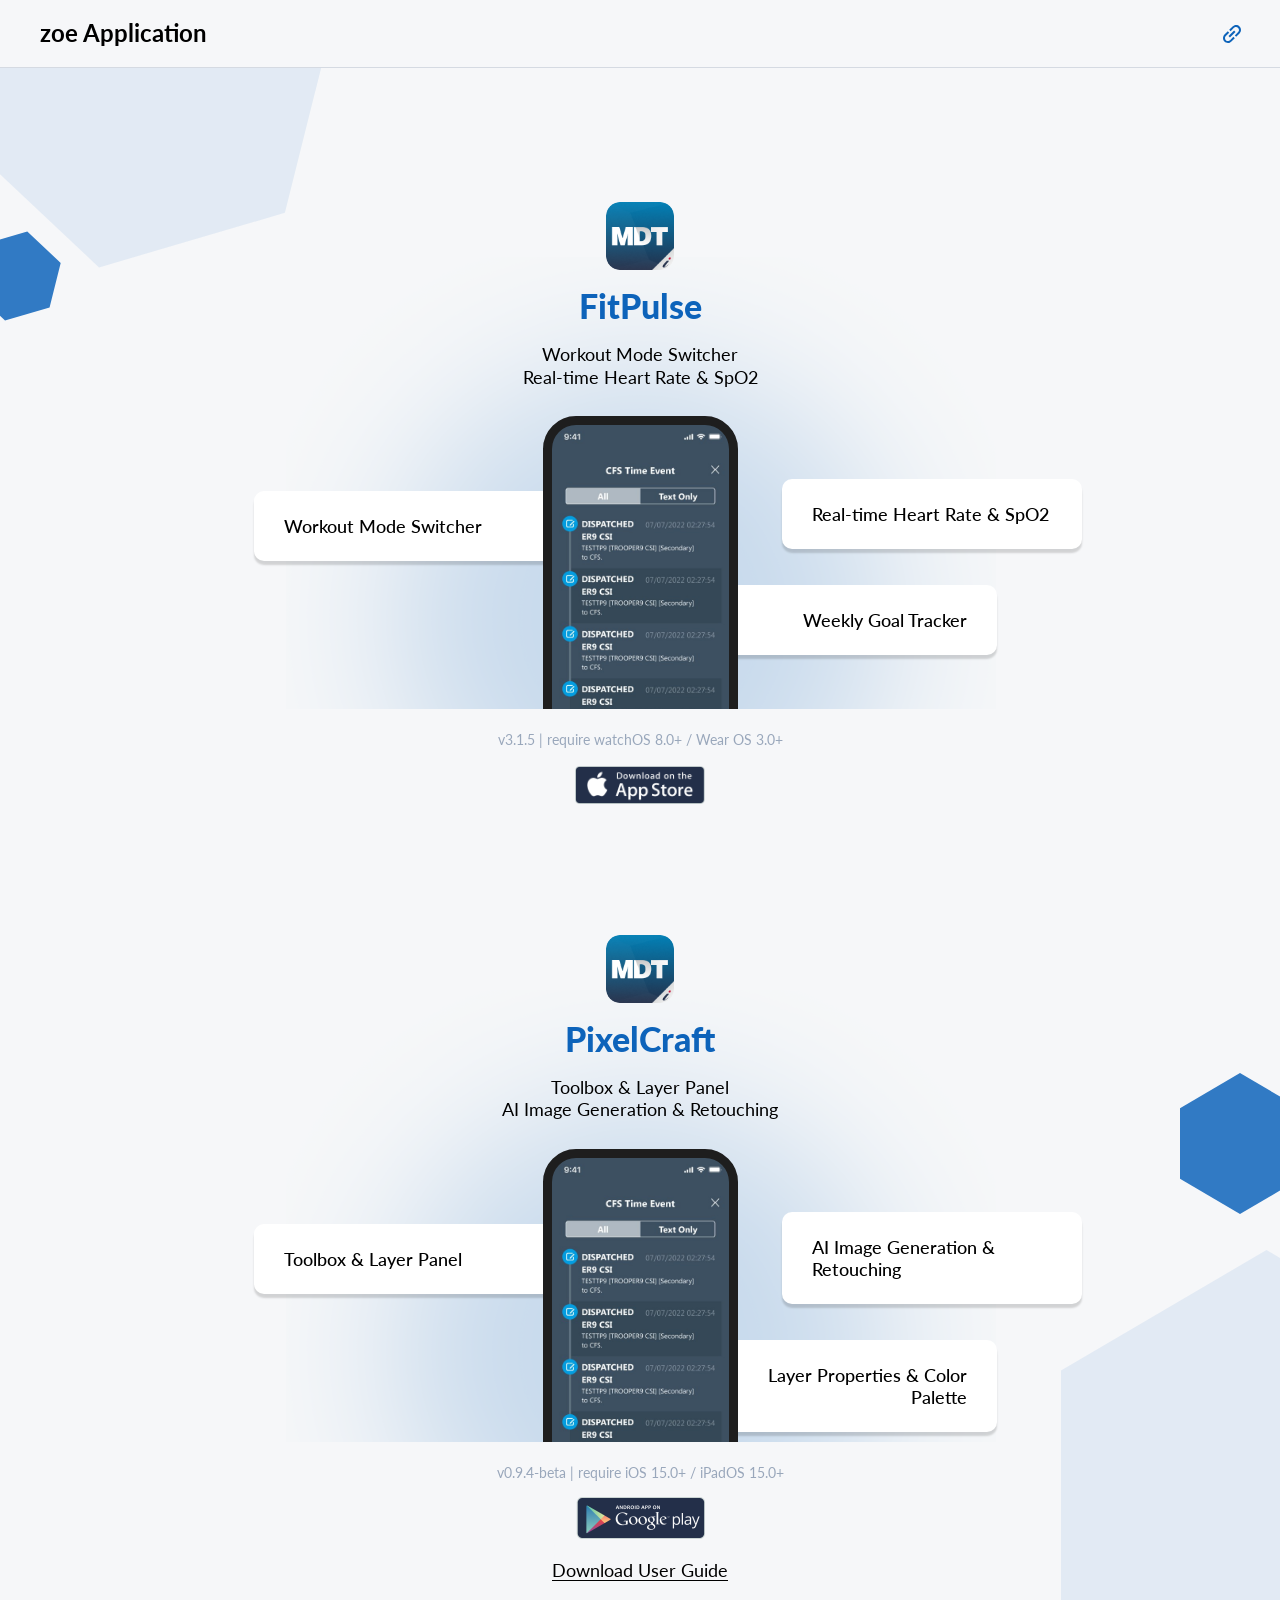
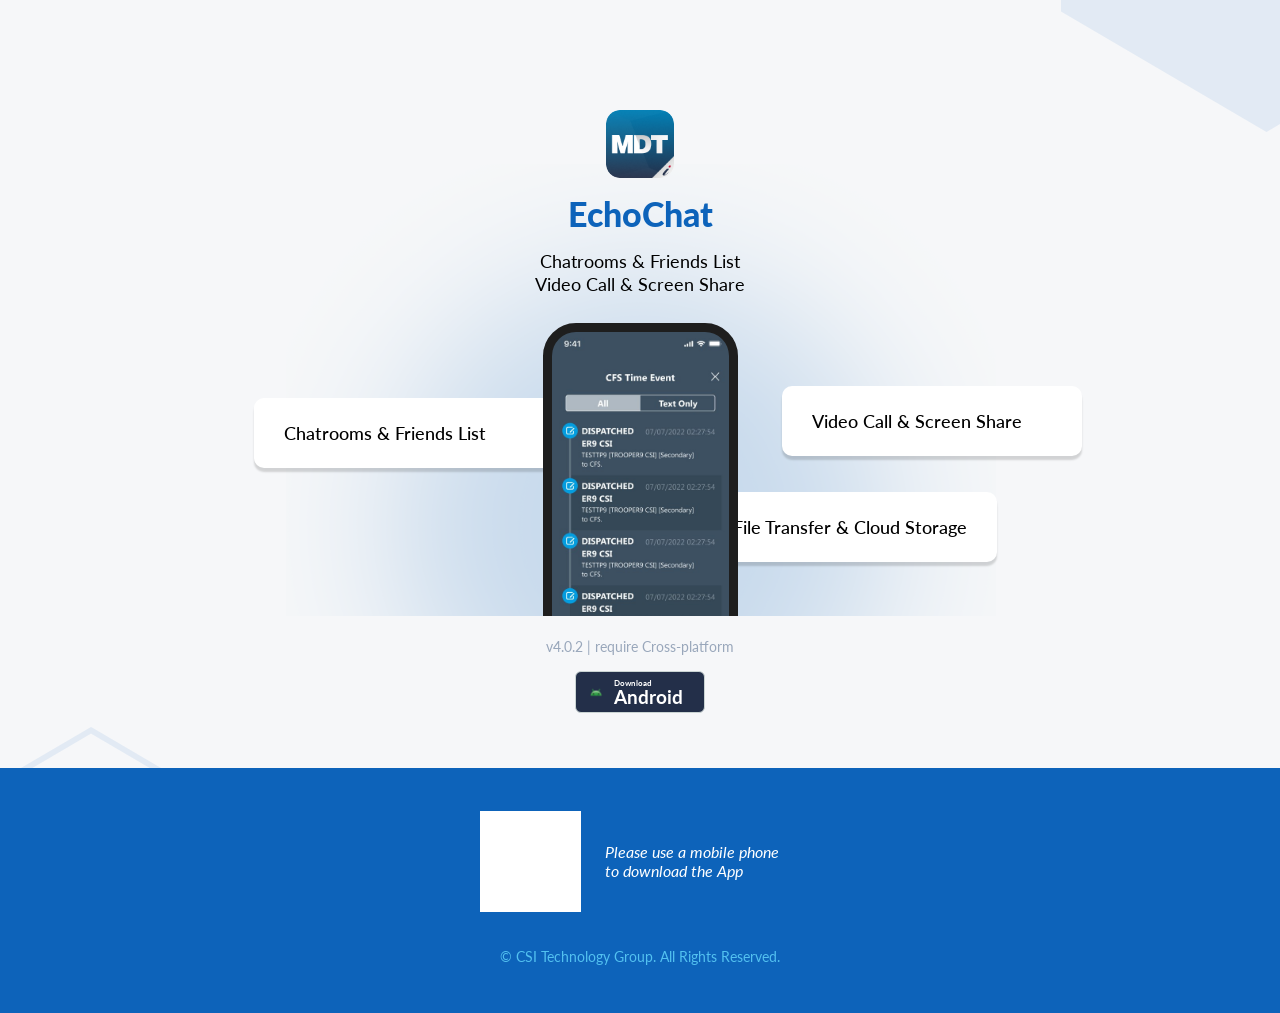
==== index.html @ 88ac1b11 "Add the 2026 CSI App Store client template and Excel data pipeline. Each company lives on one spread" ====
<!DOCTYPE html>
<html lang="en">
  <head>
    <meta charset="UTF-8" />
    <meta name="viewport" content="width=device-width, initial-scale=1.0" />
    <title>CSI APP STORE</title>
    <link
      href="https://fonts.googleapis.com/css2?family=Lato:ital,wght@0,400;0,500;0,700;0,900;1,400&display=swap"
      rel="stylesheet"
    />
    <link rel="stylesheet" href="css/style.css" />
  </head>
  <body>
    <div id="app"></div>
    <script src="js/data.js"></script>
    <script src="js/render.js"></script>
  </body>
</html>
---- css/style.css ----
:root {
  --blue: #0d63ba;
  --cyan: #53c1f0;
  --ink: #000;
  --muted: #99a7bb;
  --line: #d5dae2;
  --page: #f6f7f9;
  --bezel: #1e1e1e;
  --hex: #317ac4;
}

* {
  margin: 0;
  padding: 0;
  box-sizing: border-box;
}

html,
body {
  min-height: 100%;
  width: 100%;
}

body {
  font-family: Lato, "Helvetica Neue", sans-serif;
  color: var(--ink);
  background: var(--page);
  -webkit-text-size-adjust: 100%;
}

a {
  color: inherit;
  text-decoration: none;
}

img {
  display: block;
  max-width: 100%;
}

#app {
  position: relative;
  overflow: hidden;
  min-height: 100vh;
  width: 100%;
  display: flex;
  flex-direction: column;
}

.alert {
  margin: 2rem auto;
  max-width: 36rem;
  padding: 1rem 1.2rem;
  background: #fff6f6;
  color: #8b1424;
}

/* Decorative hexagons */
.bg-hex {
  position: absolute;
  inset: 0;
  pointer-events: none;
  z-index: 0;
  overflow: hidden;
}

.hex {
  position: absolute;
}

.hex--tl {
  top: -56px;
  left: -22px;
  width: 236px;
}

.hex--tr {
  top: 52%;
  right: -8px;
  width: 72px;
}

.hex--br {
  top: 58%;
  right: -80px;
  width: 240px;
}

.hex--bl {
  bottom: 80px;
  left: -48px;
  width: 180px;
}

/* Header */
.head {
  position: relative;
  z-index: 2;
  width: 100%;
  height: 68px;
  padding: 0 52px 0 24px;
  display: flex;
  align-items: center;
  border-bottom: 1px solid var(--line);
  background: var(--page);
}

.head-title {
  font-size: 18px;
  font-weight: 700;
  line-height: 1.2;
  min-width: 0;
  overflow: hidden;
  text-overflow: ellipsis;
  white-space: nowrap;
}

.copy-link {
  position: absolute;
  top: 50%;
  right: 12px;
  width: 40px;
  height: 40px;
  transform: translateY(-50%);
  flex-shrink: 0;
  border: 0;
  background: transparent;
  display: grid;
  place-items: center;
  cursor: pointer;
  border-radius: 8px;
  z-index: 3;
}

.copy-link img,
.copy-link svg {
  width: 24px;
  height: 24px;
  display: block;
}

.copy-link:hover {
  background: #eef4fa;
}

.copy-link:focus-visible {
  outline: 2px solid var(--blue);
  outline-offset: 2px;
}

/* Main */
.wrap {
  position: relative;
  z-index: 1;
  flex: 1;
  width: 100%;
  max-width: 1440px;
  margin: 0 auto;
  padding: 3.5rem 0 2.5rem;
}

.app {
  display: grid;
  justify-items: center;
  grid-template-areas:
    "head"
    "dls"
    "stage"
    "meta"
    "feats"
    "guide";
  padding: 1.15rem 1.3rem 2.4rem;
}

.app + .app {
  margin-top: 1.75rem;
}

.app-head {
  grid-area: head;
  position: relative;
  z-index: 3;
  text-align: center;
  display: flex;
  flex-direction: column;
  align-items: center;
}

.app-icon {
  width: 58px;
  height: 58px;
  border-radius: 12px;
  object-fit: cover;
}

.app-head h2 {
  margin-top: 21px;
  color: var(--blue);
  font-size: 24px;
  font-weight: 900;
  line-height: 1.2;
}

.tagline {
  margin-top: 14px;
  max-width: 324px;
  font-size: 14px;
  line-height: 1.25;
  font-weight: 400;
}

.dls {
  grid-area: dls;
  position: relative;
  z-index: 2;
  display: flex;
  flex-wrap: wrap;
  justify-content: center;
  gap: 14px;
  width: min(328px, 100%);
  margin-top: 24px;
}

.dl img {
  width: 130px;
  height: 42px;
  object-fit: contain;
}

.dl--apk {
  width: 130px;
  height: 42px;
  background: #232f49;
  color: #fff;
  border: 1px solid #cad4d3;
  border-radius: 6px;
  display: inline-flex;
  align-items: center;
  gap: 6px;
  padding: 0 10px 0 8px;
  text-decoration: none;
}

.dl--apk img {
  width: 24px;
  height: 14px;
  object-fit: contain;
}

.dl--apk span {
  display: flex;
  flex-direction: column;
  line-height: 1;
}

.dl--apk small {
  font-size: 8px;
  font-weight: 700;
}

.dl--apk strong {
  font-size: 19px;
  font-weight: 700;
}

/* Phone template */
.stage {
  grid-area: stage;
  position: relative;
  width: 100%;
  margin-top: 34px;
}

.stage-glow {
  position: absolute;
  left: 50%;
  bottom: 0;
  z-index: 0;
  width: 448px;
  height: 285px;
  max-width: none;
  transform: translateX(-50%);
  pointer-events: none;
  mix-blend-mode: multiply;
}

.scene {
  position: relative;
}

.callouts {
  display: none;
}

.phones-col {
  position: relative;
  z-index: 2;
  justify-self: center;
  align-self: start;
}

.phones {
  position: relative;
  z-index: 1;
  margin: 0 auto;
  height: 202px;
  width: min(328px, 100%);
  overflow: hidden;
}

.phone {
  position: relative;
  z-index: 1;
  margin: 0;
  flex-shrink: 0;
  width: 144px;
  height: 312px;
  border: 7px solid var(--bezel);
  border-radius: 26px;
  overflow: hidden;
  background: var(--bezel);
}

.phone img {
  width: 100%;
  height: 100%;
  object-fit: cover;
  object-position: top center;
}

.phones--1 {
  display: flex;
  justify-content: center;
  align-items: flex-start;
  width: 157px;
  height: 202px;
}

.phones--1 .phone {
  margin-top: 0;
}

.phones--2 .phone:first-child {
  position: absolute;
  left: 7px;
  top: 8px;
  z-index: 2;
}

.phones--2 .phone:last-child {
  position: absolute;
  left: 177px;
  top: 44px;
  z-index: 1;
}

.meta {
  grid-area: meta;
  position: relative;
  z-index: 2;
  margin-top: 12px;
  color: var(--muted);
  font-size: 12px;
  text-align: center;
}

.feats {
  grid-area: feats;
  list-style: none;
  width: min(328px, 100%);
  margin-top: 22px;
  display: flex;
  flex-direction: column;
  gap: 6px;
}

.feats li {
  display: flex;
  align-items: flex-start;
  gap: 8px;
  font-size: 14px;
  line-height: 1.25;
}

.feats img {
  width: 20px;
  height: 20px;
  flex-shrink: 0;
  margin-top: 0;
}

.guide {
  grid-area: guide;
  position: relative;
  z-index: 2;
  margin-top: 26px;
  font-size: 14px;
  text-decoration: underline;
  text-underline-offset: 3px;
}

.guide:hover {
  color: var(--blue);
}

/* Footer */
.foot {
  position: relative;
  z-index: 1;
  background: var(--blue);
  min-height: 245px;
  padding: 43px 24px 40px;
  display: flex;
  flex-direction: column;
  align-items: center;
}

.foot-qr {
  display: flex;
  align-items: center;
  gap: 24px;
  width: min(330px, 100%);
}

.foot-qr img {
  width: 101px;
  height: 101px;
  background: #fff;
  padding: 6px;
  flex-shrink: 0;
}

.foot-qr p {
  color: #fff;
  font-style: italic;
  font-size: 16px;
  line-height: 1.2;
  max-width: 11.2rem;
}

.foot small {
  margin-top: 52px;
  color: var(--cyan);
  font-size: 14px;
  text-align: center;
}

.toast {
  position: fixed;
  z-index: 20;
  left: 50%;
  bottom: 28px;
  transform: translateX(-50%);
  background: var(--blue);
  color: #fff;
  padding: 0.55rem 1rem;
  border-radius: 8px;
  font-size: 0.9rem;
  box-shadow: 0 8px 20px rgba(4, 32, 66, 0.25);
}

/* Desktop / wide screens only. Tablet uses the mobile layout. */
@media (min-width: 1200px) {
  .head {
    padding: 0 40px;
  }

  .copy-link {
    right: 28px;
  }

  .head-title {
    font-size: 24px;
  }

  .hex--tl {
    top: -156px;
    left: -94px;
    width: 479px;
  }

  .hex--tr {
    top: 1073px;
    right: -20px;
    width: 120px;
  }

  .hex--br {
    top: 1250px;
    right: -192px;
    width: 411px;
  }

  .hex--bl {
    bottom: -40px;
    left: -48px;
    width: 278px;
  }

  .wrap {
    padding: 7.25rem 0 0;
  }

  .app {
    grid-template-areas:
      "head"
      "stage"
      "meta"
      "dls"
      "guide";
    padding: 1.15rem 2.5rem 3.4rem;
  }

  .app + .app {
    margin-top: 3.5rem;
  }

  .app-icon {
    width: 68px;
    height: 68px;
    border-radius: 14px;
  }

  .app-head h2 {
    margin-top: 16px;
    font-size: 34px;
  }

  .tagline {
    margin-top: 16px;
    max-width: 420px;
    font-size: 18px;
  }

  .dls {
    width: auto;
    margin-top: 16px;
  }

  .stage {
    display: flex;
    justify-content: center;
    margin-top: 28px;
    max-width: 1100px;
    width: 100%;
    overflow: visible;
  }

  .scene {
    position: relative;
    flex-shrink: 0;
    overflow: visible;
    width: var(--scene-w);
    height: var(--scene-h);
    left: var(--scene-shift, 0);
  }

  .stage-glow {
    width: 710px;
    height: 452px;
    left: var(--glow-l);
    bottom: 0;
    top: auto;
    z-index: 0;
    transform: none;
  }

  .callouts {
    position: absolute;
    z-index: 1;
    display: flex;
    flex-direction: column;
    gap: 36px;
    width: max-content;
  }

  .callouts--l {
    top: var(--call-l-t);
    left: var(--call-l-x);
  }

  .callouts--r {
    top: var(--call-r-t);
    left: var(--call-r-x);
  }

  .callouts--r-bottom-only {
    top: var(--call-r-b-t);
  }

  .callout--right-top {
    width: 280px;
    margin-left: var(--call-r-indent);
    padding: 24px 20px 24px 30px;
  }

  .callout--right-bottom {
    text-align: right;
  }

  .callout {
    width: 300px;
    background: #fff;
    border-radius: 10px;
    padding: 24px 30px;
    box-shadow: 0 4px 2px rgba(0, 0, 0, 0.15);
    font-size: 18px;
    font-weight: 500;
    line-height: normal;
  }

  .phones-col {
    position: absolute;
    z-index: 2;
    left: var(--crop-l);
    top: 0;
    width: var(--crop-w);
    height: var(--crop-h);
  }

  .phones {
    z-index: 1;
    width: var(--crop-w);
    height: var(--crop-h);
  }

  .phone {
    width: var(--phone-w);
    height: var(--phone-h);
    border-width: var(--phone-border);
    border-radius: var(--phone-radius);
  }

  /* Two screenshots */
  .stage--2 {
    --scene-w: 1041px;
    --scene-h: 281px;
    --scene-shift: 0px;
    --crop-l: 291px;
    --crop-w: 458px;
    --crop-h: 281px;
    --glow-l: 165px;
    --call-l-t: 63px;
    --call-l-x: 16px;
    --call-r-t: 51px;
    --call-r-b-t: 179px;
    --call-r-x: 696px;
    --call-r-indent: 65px;
    --phone-w: 200px;
    --phone-h: 436px;
    --phone-border: 10px;
    --phone-radius: 36px;
  }

  .stage--2 .phones--2 .phone:first-child {
    left: 10px;
    top: 11px;
  }

  .stage--2 .phones--2 .phone:last-child {
    left: 248px;
    top: 61px;
  }

  /* One screenshot */
  .stage--1 {
    --scene-w: 792px;
    --scene-h: 293px;
    --scene-shift: 26px;
    --crop-l: 264px;
    --crop-w: 213px;
    --crop-h: 293px;
    --glow-l: 16px;
    --call-l-t: 75px;
    --call-l-x: -16px;
    --call-r-t: 63px;
    --call-r-b-t: 191px;
    --call-r-x: 427px;
    --call-r-indent: 85px;
    --phone-w: 195px;
    --phone-h: 424px;
    --phone-border: 9px;
    --phone-radius: 33px;
  }

  .meta {
    margin-top: 22px;
    font-size: 14px;
  }

  .feats {
    display: none;
  }

  .guide {
    margin-top: 20px;
    font-size: 18px;
  }

  .foot-qr {
    width: auto;
    transform: translateX(-8px);
  }

  .foot small {
    margin-top: 36px;
  }
}
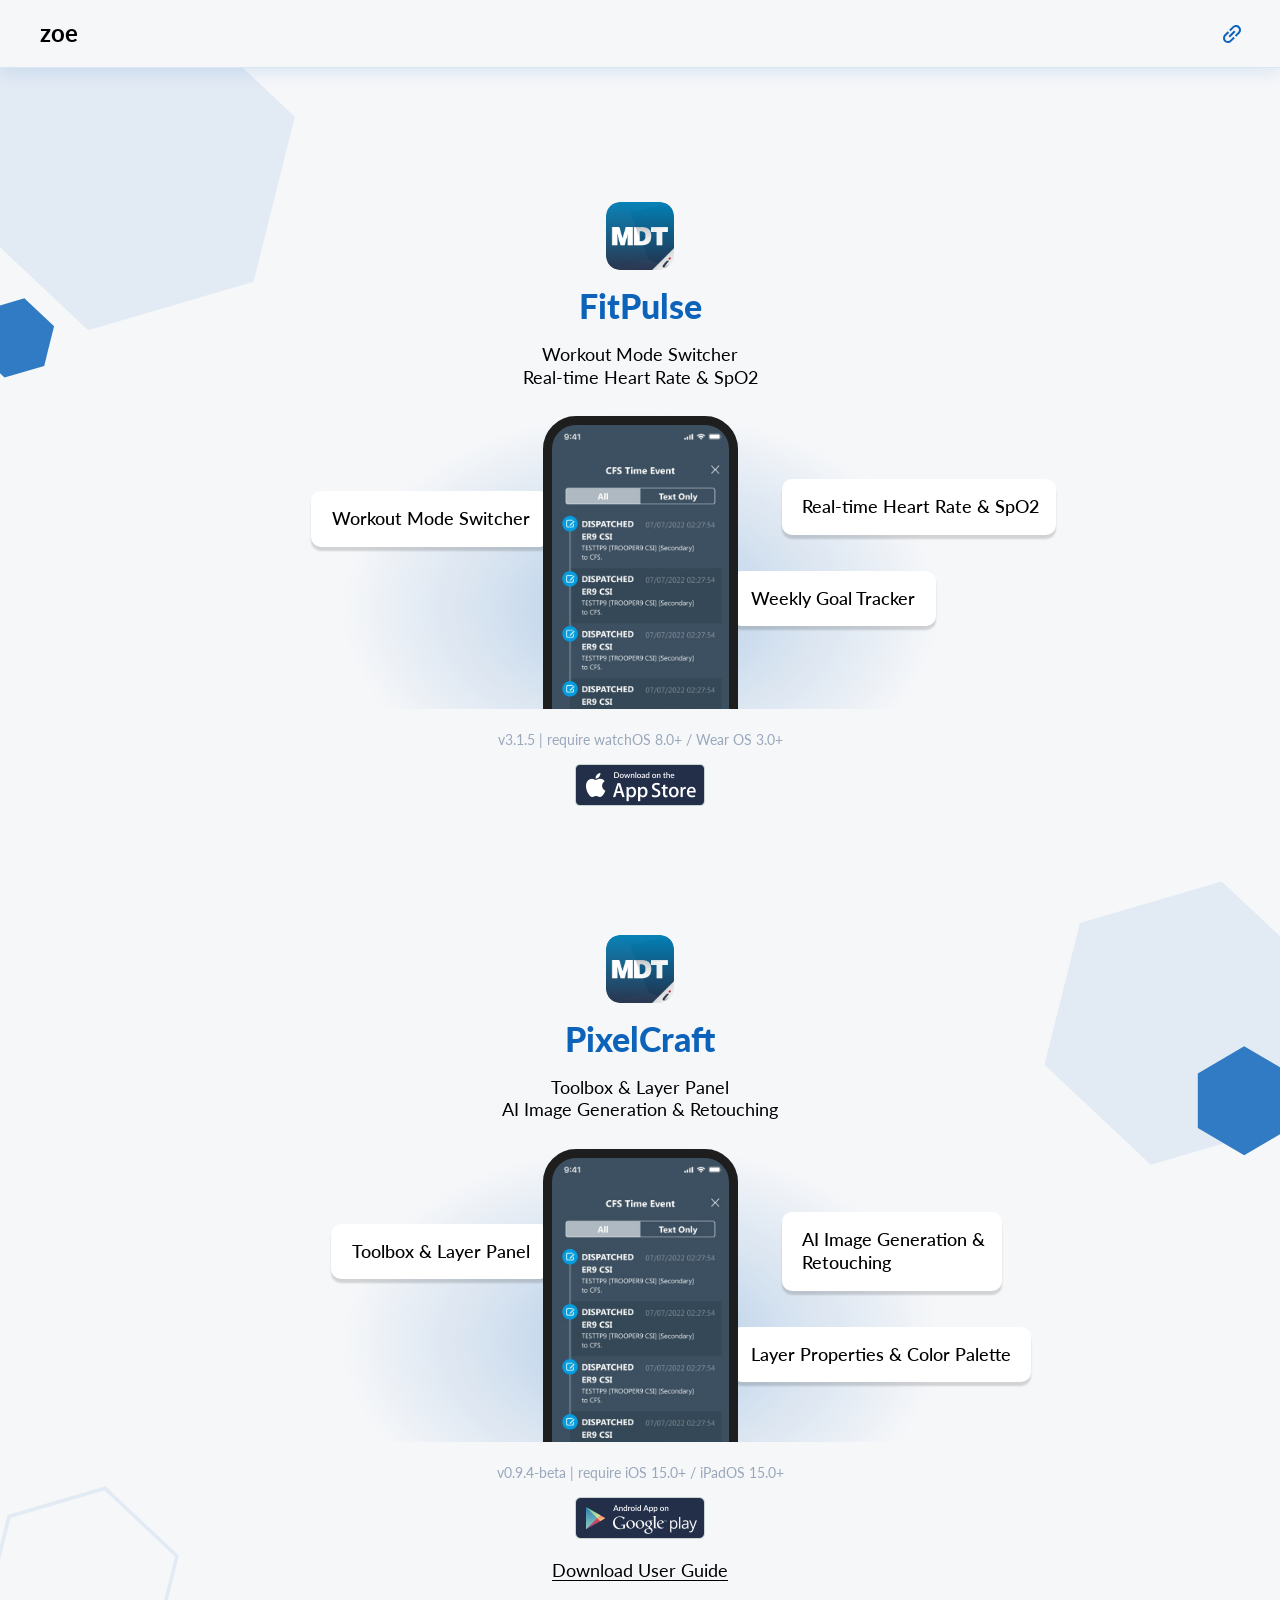
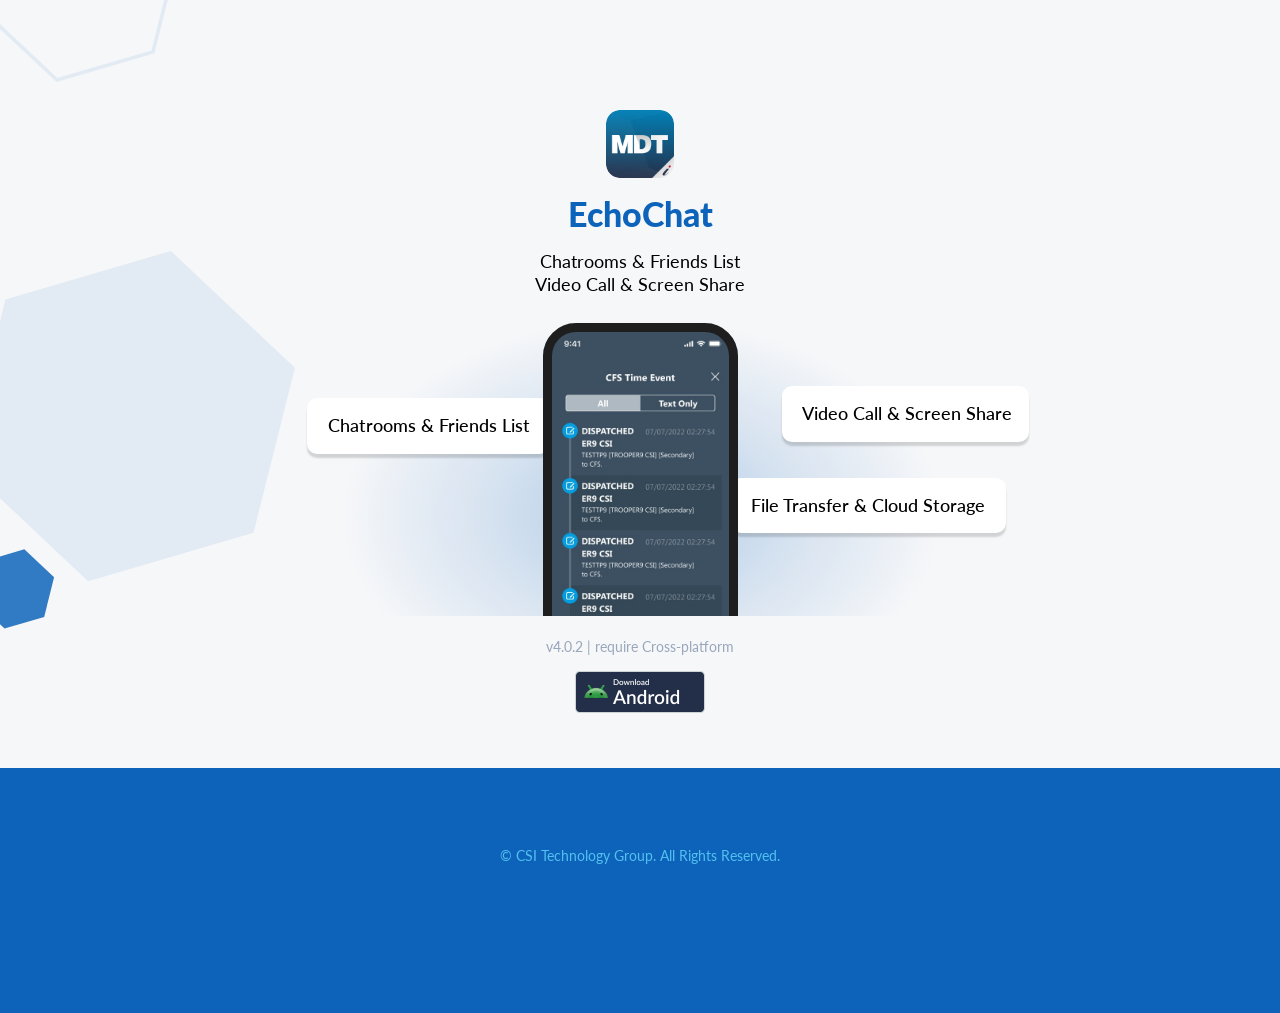
==== commit 1caa67d7: "Ship three live client pages and lock the 2026 template around Excel-driven QR, store badges, and a " ====
--- a/index.html
+++ b/index.html
@@ -8,11 +8,11 @@
       href="https://fonts.googleapis.com/css2?family=Lato:ital,wght@0,400;0,500;0,700;0,900;1,400&display=swap"
       rel="stylesheet"
     />
-    <link rel="stylesheet" href="css/style.css" />
+    <link rel="stylesheet" href="css/style.css?v=mobile-dual-cut" />
   </head>
   <body>
     <div id="app"></div>
     <script src="js/data.js"></script>
-    <script src="js/render.js"></script>
+    <script src="js/render.js?v=qr-field"></script>
   </body>
 </html>
--- a/css/style.css
+++ b/css/style.css
@@ -21,10 +21,18 @@
   width: 100%;
 }
 
+html {
+  background-color: var(--page);
+  background-image: url("../img/ui/bg-tile.svg");
+  background-repeat: repeat-y;
+  background-position: top calc(-104.2 / 1440 * 100vw);
+  background-size: 100% auto;
+}
+
 body {
   font-family: Lato, "Helvetica Neue", sans-serif;
   color: var(--ink);
-  background: var(--page);
+  background: transparent;
   -webkit-text-size-adjust: 100%;
 }
 
@@ -45,6 +53,7 @@
   width: 100%;
   display: flex;
   flex-direction: column;
+  padding-top: 68px;
 }
 
 .alert {
@@ -55,58 +64,24 @@
   color: #8b1424;
 }
 
-/* Decorative hexagons */
-.bg-hex {
-  position: absolute;
-  inset: 0;
-  pointer-events: none;
-  z-index: 0;
-  overflow: hidden;
-}
-
-.hex {
-  position: absolute;
-}
-
-.hex--tl {
-  top: -56px;
-  left: -22px;
-  width: 236px;
-}
-
-.hex--tr {
-  top: 52%;
-  right: -8px;
-  width: 72px;
-}
-
-.hex--br {
-  top: 58%;
-  right: -80px;
-  width: 240px;
-}
-
-.hex--bl {
-  bottom: 80px;
-  left: -48px;
-  width: 180px;
-}
-
 /* Header */
 .head {
-  position: relative;
-  z-index: 2;
+  position: fixed;
+  top: 0;
+  left: 0;
+  z-index: 50;
   width: 100%;
   height: 68px;
-  padding: 0 52px 0 24px;
+  padding: 0 40px;
   display: flex;
   align-items: center;
-  border-bottom: 1px solid var(--line);
+  border-bottom: 1px solid rgba(13, 99, 186, 0.12);
   background: var(--page);
+  box-shadow: 0 4px 18px rgba(13, 99, 186, 0.12);
 }
 
 .head-title {
-  font-size: 18px;
+  font-size: 24px;
   font-weight: 700;
   line-height: 1.2;
   min-width: 0;
@@ -118,7 +93,7 @@
 .copy-link {
   position: absolute;
   top: 50%;
-  right: 12px;
+  right: 28px;
   width: 40px;
   height: 40px;
   transform: translateY(-50%);
@@ -227,48 +202,14 @@
   object-fit: contain;
 }
 
-.dl--apk {
-  width: 130px;
-  height: 42px;
-  background: #232f49;
-  color: #fff;
-  border: 1px solid #cad4d3;
-  border-radius: 6px;
-  display: inline-flex;
-  align-items: center;
-  gap: 6px;
-  padding: 0 10px 0 8px;
-  text-decoration: none;
-}
-
-.dl--apk img {
-  width: 24px;
-  height: 14px;
-  object-fit: contain;
-}
-
-.dl--apk span {
-  display: flex;
-  flex-direction: column;
-  line-height: 1;
-}
-
-.dl--apk small {
-  font-size: 8px;
-  font-weight: 700;
-}
-
-.dl--apk strong {
-  font-size: 19px;
-  font-weight: 700;
-}
-
 /* Phone template */
 .stage {
   grid-area: stage;
   position: relative;
-  width: 100%;
+  width: min(328px, 100%);
   margin-top: 34px;
+  display: flex;
+  justify-content: center;
 }
 
 .stage-glow {
@@ -276,16 +217,22 @@
   left: 50%;
   bottom: 0;
   z-index: 0;
-  width: 448px;
-  height: 285px;
+  width: 520px;
+  height: 340px;
   max-width: none;
   transform: translateX(-50%);
   pointer-events: none;
-  mix-blend-mode: multiply;
+  background: radial-gradient(
+    ellipse 58% 62% at 50% 78%,
+    rgba(13, 99, 186, 0.28) 0%,
+    rgba(13, 99, 186, 0.12) 36%,
+    rgba(13, 99, 186, 0) 70%
+  );
 }
 
 .scene {
   position: relative;
+  width: 100%;
 }
 
 .callouts {
@@ -295,16 +242,14 @@
 .phones-col {
   position: relative;
   z-index: 2;
-  justify-self: center;
-  align-self: start;
+  width: 100%;
 }
 
 .phones {
   position: relative;
   z-index: 1;
   margin: 0 auto;
-  height: 202px;
-  width: min(328px, 100%);
+  height: 210px;
   overflow: hidden;
 }
 
@@ -333,24 +278,40 @@
   justify-content: center;
   align-items: flex-start;
   width: 157px;
-  height: 202px;
+  height: 210px;
 }
 
 .phones--1 .phone {
   margin-top: 0;
 }
 
+.phones--2 {
+  --pair-gap: 6px;
+  --pair-inset: 8px;
+  --pair-phone: calc((100cqi - var(--pair-inset) * 2 - var(--pair-gap)) / 2);
+  container-type: inline-size;
+  width: 100%;
+  max-width: 328px;
+  height: 210px;
+}
+
+.phones--2 .phone {
+  width: var(--pair-phone);
+  height: calc(var(--pair-phone) * 312 / 144);
+}
+
 .phones--2 .phone:first-child {
   position: absolute;
-  left: 7px;
+  left: var(--pair-inset);
   top: 8px;
   z-index: 2;
 }
 
 .phones--2 .phone:last-child {
   position: absolute;
-  left: 177px;
-  top: 44px;
+  left: calc(var(--pair-inset) + var(--pair-phone) + var(--pair-gap));
+  right: auto;
+  top: 40px;
   z-index: 1;
 }
 
@@ -425,8 +386,6 @@
 .foot-qr img {
   width: 101px;
   height: 101px;
-  background: #fff;
-  padding: 6px;
   flex-shrink: 0;
 }
 
@@ -461,42 +420,6 @@
 
 /* Desktop / wide screens only. Tablet uses the mobile layout. */
 @media (min-width: 1200px) {
-  .head {
-    padding: 0 40px;
-  }
-
-  .copy-link {
-    right: 28px;
-  }
-
-  .head-title {
-    font-size: 24px;
-  }
-
-  .hex--tl {
-    top: -156px;
-    left: -94px;
-    width: 479px;
-  }
-
-  .hex--tr {
-    top: 1073px;
-    right: -20px;
-    width: 120px;
-  }
-
-  .hex--br {
-    top: 1250px;
-    right: -192px;
-    width: 411px;
-  }
-
-  .hex--bl {
-    bottom: -40px;
-    left: -48px;
-    width: 278px;
-  }
-
   .wrap {
     padding: 7.25rem 0 0;
   }
@@ -556,13 +479,37 @@
   }
 
   .stage-glow {
-    width: 710px;
-    height: 452px;
-    left: var(--glow-l);
+    left: calc(var(--crop-l) + var(--crop-w) / 2);
     bottom: 0;
     top: auto;
     z-index: 0;
-    transform: none;
+    width: 920px;
+    height: 560px;
+    transform: translateX(-50%);
+    background: radial-gradient(
+      ellipse 48% 52% at 50% 82%,
+      rgba(13, 99, 186, 0.3) 0%,
+      rgba(13, 99, 186, 0.14) 34%,
+      rgba(13, 99, 186, 0) 68%
+    );
+    -webkit-mask-image: linear-gradient(
+        to right,
+        transparent 0%,
+        #000 14%,
+        #000 86%,
+        transparent 100%
+      ),
+      linear-gradient(to bottom, transparent 0%, #000 18%, #000 100%);
+    -webkit-mask-composite: source-in;
+    mask-image: linear-gradient(
+        to right,
+        transparent 0%,
+        #000 14%,
+        #000 86%,
+        transparent 100%
+      ),
+      linear-gradient(to bottom, transparent 0%, #000 18%, #000 100%);
+    mask-composite: intersect;
   }
 
   .callouts {
@@ -570,43 +517,63 @@
     z-index: 1;
     display: flex;
     flex-direction: column;
+    align-items: flex-start;
     gap: 36px;
-    width: max-content;
+    width: auto;
   }
 
   .callouts--l {
     top: var(--call-l-t);
-    left: var(--call-l-x);
+    left: calc(var(--call-l-x) + 300px - 4px);
+    transform: translateX(-100%);
+    align-items: flex-end;
+  }
+
+  .callouts--l .callout {
+    align-self: flex-end;
+    text-align: right;
   }
 
   .callouts--r {
     top: var(--call-r-t);
     left: var(--call-r-x);
+    align-items: flex-start;
   }
 
   .callouts--r-bottom-only {
     top: var(--call-r-b-t);
   }
 
-  .callout--right-top {
-    width: 280px;
-    margin-left: var(--call-r-indent);
-    padding: 24px 20px 24px 30px;
-  }
-
-  .callout--right-bottom {
-    text-align: right;
-  }
-
   .callout {
-    width: 300px;
+    display: inline-block;
+    flex: 0 0 auto;
+    align-self: flex-start;
+    width: auto;
+    max-width: 300px;
+    height: auto;
     background: #fff;
     border-radius: 10px;
-    padding: 24px 30px;
+    padding: 16px 20px;
     box-shadow: 0 4px 2px rgba(0, 0, 0, 0.15);
     font-size: 18px;
     font-weight: 500;
-    line-height: normal;
+    line-height: 1.3;
+  }
+
+  .callout p {
+    display: inline;
+  }
+
+  .callout--right-top {
+    max-width: 280px;
+    margin-left: var(--call-r-indent);
+    padding: 16px 16px 16px 20px;
+  }
+
+  .callout--right-bottom {
+    text-align: left;
+    margin-left: calc(var(--call-r-b-shift, 0px) + 4px);
+    padding-left: 20px;
   }
 
   .phones-col {
@@ -622,6 +589,7 @@
     z-index: 1;
     width: var(--crop-w);
     height: var(--crop-h);
+    max-width: none;
   }
 
   .phone {
@@ -629,6 +597,11 @@
     height: var(--phone-h);
     border-width: var(--phone-border);
     border-radius: var(--phone-radius);
+  }
+
+  .phones--2 .phone {
+    width: var(--phone-w);
+    height: var(--phone-h);
   }
 
   /* Two screenshots */
@@ -639,13 +612,13 @@
     --crop-l: 291px;
     --crop-w: 458px;
     --crop-h: 281px;
-    --glow-l: 165px;
     --call-l-t: 63px;
     --call-l-x: 16px;
     --call-r-t: 51px;
     --call-r-b-t: 179px;
     --call-r-x: 696px;
     --call-r-indent: 65px;
+    --call-r-b-shift: 28px;
     --phone-w: 200px;
     --phone-h: 436px;
     --phone-border: 10px;
@@ -659,6 +632,7 @@
 
   .stage--2 .phones--2 .phone:last-child {
     left: 248px;
+    right: auto;
     top: 61px;
   }
 
@@ -670,13 +644,13 @@
     --crop-l: 264px;
     --crop-w: 213px;
     --crop-h: 293px;
-    --glow-l: 16px;
     --call-l-t: 75px;
     --call-l-x: -16px;
     --call-r-t: 63px;
     --call-r-b-t: 191px;
     --call-r-x: 427px;
     --call-r-indent: 85px;
+    --call-r-b-shift: 30px;
     --phone-w: 195px;
     --phone-h: 424px;
     --phone-border: 9px;
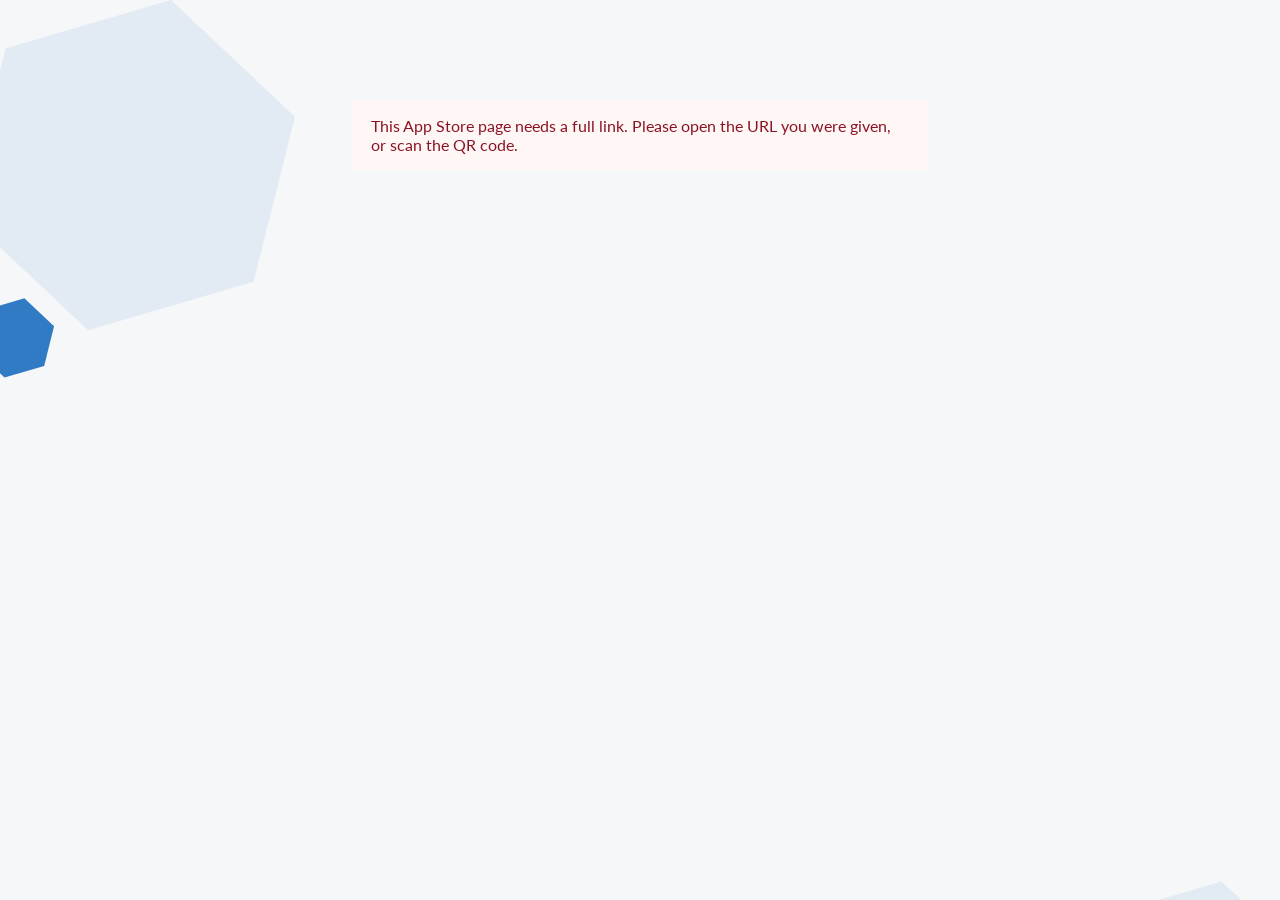
==== commit b8d2d5cc: "Standardize client assets under Excel sync, add Hillsdale, and refine landing-page hierarchy. Slug-b" ====
--- a/index.html
+++ b/index.html
@@ -5,14 +5,14 @@
     <meta name="viewport" content="width=device-width, initial-scale=1.0" />
     <title>CSI APP STORE</title>
     <link
-      href="https://fonts.googleapis.com/css2?family=Lato:ital,wght@0,400;0,500;0,700;0,900;1,400&display=swap"
+      href="https://fonts.googleapis.com/css2?family=Lato:ital,wght@0,400;0,700;0,900;1,400&display=swap"
       rel="stylesheet"
     />
-    <link rel="stylesheet" href="css/style.css?v=mobile-dual-cut" />
+    <link rel="stylesheet" href="css/style.css?v=20260901f" />
   </head>
   <body>
     <div id="app"></div>
     <script src="js/data.js"></script>
-    <script src="js/render.js?v=qr-field"></script>
+    <script src="js/render.js?v=20260901f"></script>
   </body>
 </html>
--- a/css/style.css
+++ b/css/style.css
@@ -1,8 +1,9 @@
 :root {
   --blue: #0d63ba;
-  --cyan: #53c1f0;
+  --cyan: #89f7fe;
   --ink: #000;
-  --muted: #99a7bb;
+  --muted: #5a6b80;
+  --meta: #a3afbd;
   --line: #d5dae2;
   --page: #f6f7f9;
   --bezel: #1e1e1e;
@@ -56,12 +57,21 @@
   padding-top: 68px;
 }
 
-.alert {
+.alert,
+.status {
   margin: 2rem auto;
   max-width: 36rem;
   padding: 1rem 1.2rem;
+}
+
+.alert {
   background: #fff6f6;
   color: #8b1424;
+}
+
+.status {
+  background: #eef4fa;
+  color: var(--blue);
 }
 
 /* Header */
@@ -72,7 +82,7 @@
   z-index: 50;
   width: 100%;
   height: 68px;
-  padding: 0 40px;
+  padding: 0 12px 0 24px;
   display: flex;
   align-items: center;
   border-bottom: 1px solid rgba(13, 99, 186, 0.12);
@@ -81,10 +91,11 @@
 }
 
 .head-title {
+  min-width: 0;
+  padding-right: 56px;
   font-size: 24px;
   font-weight: 700;
   line-height: 1.2;
-  min-width: 0;
   overflow: hidden;
   text-overflow: ellipsis;
   white-space: nowrap;
@@ -93,25 +104,37 @@
 .copy-link {
   position: absolute;
   top: 50%;
-  right: 28px;
-  width: 40px;
-  height: 40px;
+  right: 12px;
   transform: translateY(-50%);
-  flex-shrink: 0;
+  width: 44px;
+  height: 44px;
+  padding: 0;
   border: 0;
   background: transparent;
-  display: grid;
-  place-items: center;
+  display: inline-flex;
+  align-items: center;
+  justify-content: center;
   cursor: pointer;
   border-radius: 8px;
-  z-index: 3;
 }
 
 .copy-link img,
 .copy-link svg {
   width: 24px;
   height: 24px;
+  flex-shrink: 0;
   display: block;
+  overflow: hidden;
+}
+
+@media (min-width: 480px) {
+  .head-title {
+    padding-right: 60px;
+  }
+
+  .copy-link {
+    right: 16px;
+  }
 }
 
 .copy-link:hover {
@@ -180,7 +203,7 @@
   margin-top: 14px;
   max-width: 324px;
   font-size: 14px;
-  line-height: 1.25;
+  line-height: 1.45;
   font-weight: 400;
 }
 
@@ -196,10 +219,20 @@
   margin-top: 24px;
 }
 
+.dl {
+  display: inline-flex;
+  border-radius: 6px;
+}
+
 .dl img {
-  width: 130px;
-  height: 42px;
+  width: 144px;
+  height: 46px;
   object-fit: contain;
+}
+
+.dl:focus-visible {
+  outline: 2px solid var(--blue);
+  outline-offset: 2px;
 }
 
 /* Phone template */
@@ -267,9 +300,10 @@
 }
 
 .phone img {
+  display: block;
   width: 100%;
-  height: 100%;
-  object-fit: cover;
+  height: auto;
+  object-fit: contain;
   object-position: top center;
 }
 
@@ -319,9 +353,9 @@
   grid-area: meta;
   position: relative;
   z-index: 2;
-  margin-top: 12px;
-  color: var(--muted);
-  font-size: 12px;
+  margin-top: 4px;
+  color: var(--meta);
+  font-size: 14px;
   text-align: center;
 }
 
@@ -340,7 +374,7 @@
   align-items: flex-start;
   gap: 8px;
   font-size: 14px;
-  line-height: 1.25;
+  line-height: 1.45;
 }
 
 .feats img {
@@ -354,14 +388,25 @@
   grid-area: guide;
   position: relative;
   z-index: 2;
+  display: inline-flex;
+  align-items: center;
+  justify-content: center;
+  min-height: 44px;
   margin-top: 26px;
+  padding: 12px 16px;
   font-size: 14px;
   text-decoration: underline;
   text-underline-offset: 3px;
+  border-radius: 8px;
 }
 
 .guide:hover {
   color: var(--blue);
+}
+
+.guide:focus-visible {
+  outline: 2px solid var(--blue);
+  outline-offset: 2px;
 }
 
 /* Footer */
@@ -393,7 +438,7 @@
   color: #fff;
   font-style: italic;
   font-size: 16px;
-  line-height: 1.2;
+  line-height: 1.4;
   max-width: 11.2rem;
 }
 
@@ -416,6 +461,97 @@
   border-radius: 8px;
   font-size: 0.9rem;
   box-shadow: 0 8px 20px rgba(4, 32, 66, 0.25);
+  opacity: 0;
+  pointer-events: none;
+}
+
+.toast.is-on {
+  opacity: 1;
+}
+
+/* Entrance motion. Rest layout is the default; JS adds is-pending / is-in. */
+@keyframes enter-up {
+  from {
+    opacity: 0;
+    transform: translateY(10px);
+  }
+  to {
+    opacity: 1;
+    transform: none;
+  }
+}
+
+@keyframes enter-from-left {
+  from {
+    opacity: 0;
+    transform: translateX(-16px);
+  }
+  to {
+    opacity: 1;
+    transform: none;
+  }
+}
+
+@keyframes enter-from-right {
+  from {
+    opacity: 0;
+    transform: translateX(16px);
+  }
+  to {
+    opacity: 1;
+    transform: none;
+  }
+}
+
+@keyframes enter-float-up {
+  from {
+    opacity: 0;
+    transform: translateY(18px);
+  }
+  to {
+    opacity: 1;
+    transform: none;
+  }
+}
+
+.app-head,
+.feats,
+.phones-col .phone,
+.callout {
+  transition: opacity 0.72s ease-out, transform 1s ease-out;
+}
+
+.app.is-pending:not(.is-in) .app-head,
+.app.is-pending:not(.is-in) .feats {
+  opacity: 0;
+  transform: translateY(10px);
+}
+
+.app.is-pending:not(.is-in) .phones-col .phone {
+  opacity: 0;
+  transform: translateY(18px);
+}
+
+.app.is-in .app-head,
+.app.is-in .feats {
+  opacity: 1;
+  transform: none;
+  animation: enter-up 0.72s ease-out both;
+}
+
+.app.is-in .feats {
+  animation-delay: 0.1s;
+}
+
+.app.is-in .phones-col .phone {
+  opacity: 1;
+  transform: none;
+  animation: enter-float-up 1s ease-out both;
+}
+
+.is-hug-measure .app:not(.is-in) .callout {
+  transform: none !important;
+  transition: none !important;
 }
 
 /* Desktop / wide screens only. Tablet uses the mobile layout. */
@@ -457,7 +593,7 @@
 
   .dls {
     width: auto;
-    margin-top: 16px;
+    margin-top: 24px;
   }
 
   .stage {
@@ -556,8 +692,8 @@
     padding: 16px 20px;
     box-shadow: 0 4px 2px rgba(0, 0, 0, 0.15);
     font-size: 18px;
-    font-weight: 500;
-    line-height: 1.3;
+    font-weight: 400;
+    line-height: 1.4;
   }
 
   .callout p {
@@ -658,12 +794,50 @@
   }
 
   .meta {
-    margin-top: 22px;
+    margin-top: 8px;
     font-size: 14px;
   }
 
   .feats {
     display: none;
+  }
+
+  .app.is-pending:not(.is-in) .app-head,
+  .app.is-pending:not(.is-in) .feats,
+  .app.is-in .app-head,
+  .app.is-in .feats {
+    opacity: 1;
+    transform: none;
+    transition-delay: 0s;
+    animation: none;
+  }
+
+  .app.is-pending:not(.is-in) .callout--left {
+    opacity: 0;
+    transform: translateX(-16px);
+  }
+
+  .app.is-pending:not(.is-in) .callout--right-top,
+  .app.is-pending:not(.is-in) .callout--right-bottom {
+    opacity: 0;
+    transform: translateX(16px);
+  }
+
+  .app.is-in .callout {
+    opacity: 1;
+    transform: none;
+  }
+
+  .app.is-in .callout--left {
+    animation: enter-from-left 1s ease-out both;
+  }
+
+  .app.is-in .callout--right-top {
+    animation: enter-from-right 1s ease-out 0.14s both;
+  }
+
+  .app.is-in .callout--right-bottom {
+    animation: enter-from-right 1s ease-out 0.28s both;
   }
 
   .guide {
@@ -680,3 +854,29 @@
     margin-top: 36px;
   }
 }
+
+@media (prefers-reduced-motion: reduce) {
+  .app-head,
+  .feats,
+  .phones-col .phone,
+  .callout,
+  .app.is-pending:not(.is-in) .app-head,
+  .app.is-pending:not(.is-in) .feats,
+  .app.is-pending:not(.is-in) .phones-col .phone,
+  .app.is-pending:not(.is-in) .callout--left,
+  .app.is-pending:not(.is-in) .callout--right-top,
+  .app.is-pending:not(.is-in) .callout--right-bottom,
+  .app.is-in .app-head,
+  .app.is-in .feats,
+  .app.is-in .phones-col .phone,
+  .app.is-in .callout,
+  .app.is-in .callout--left,
+  .app.is-in .callout--right-top,
+  .app.is-in .callout--right-bottom {
+    opacity: 1;
+    transform: none;
+    transition-duration: 0.01ms;
+    transition-delay: 0s;
+    animation: none !important;
+  }
+}
